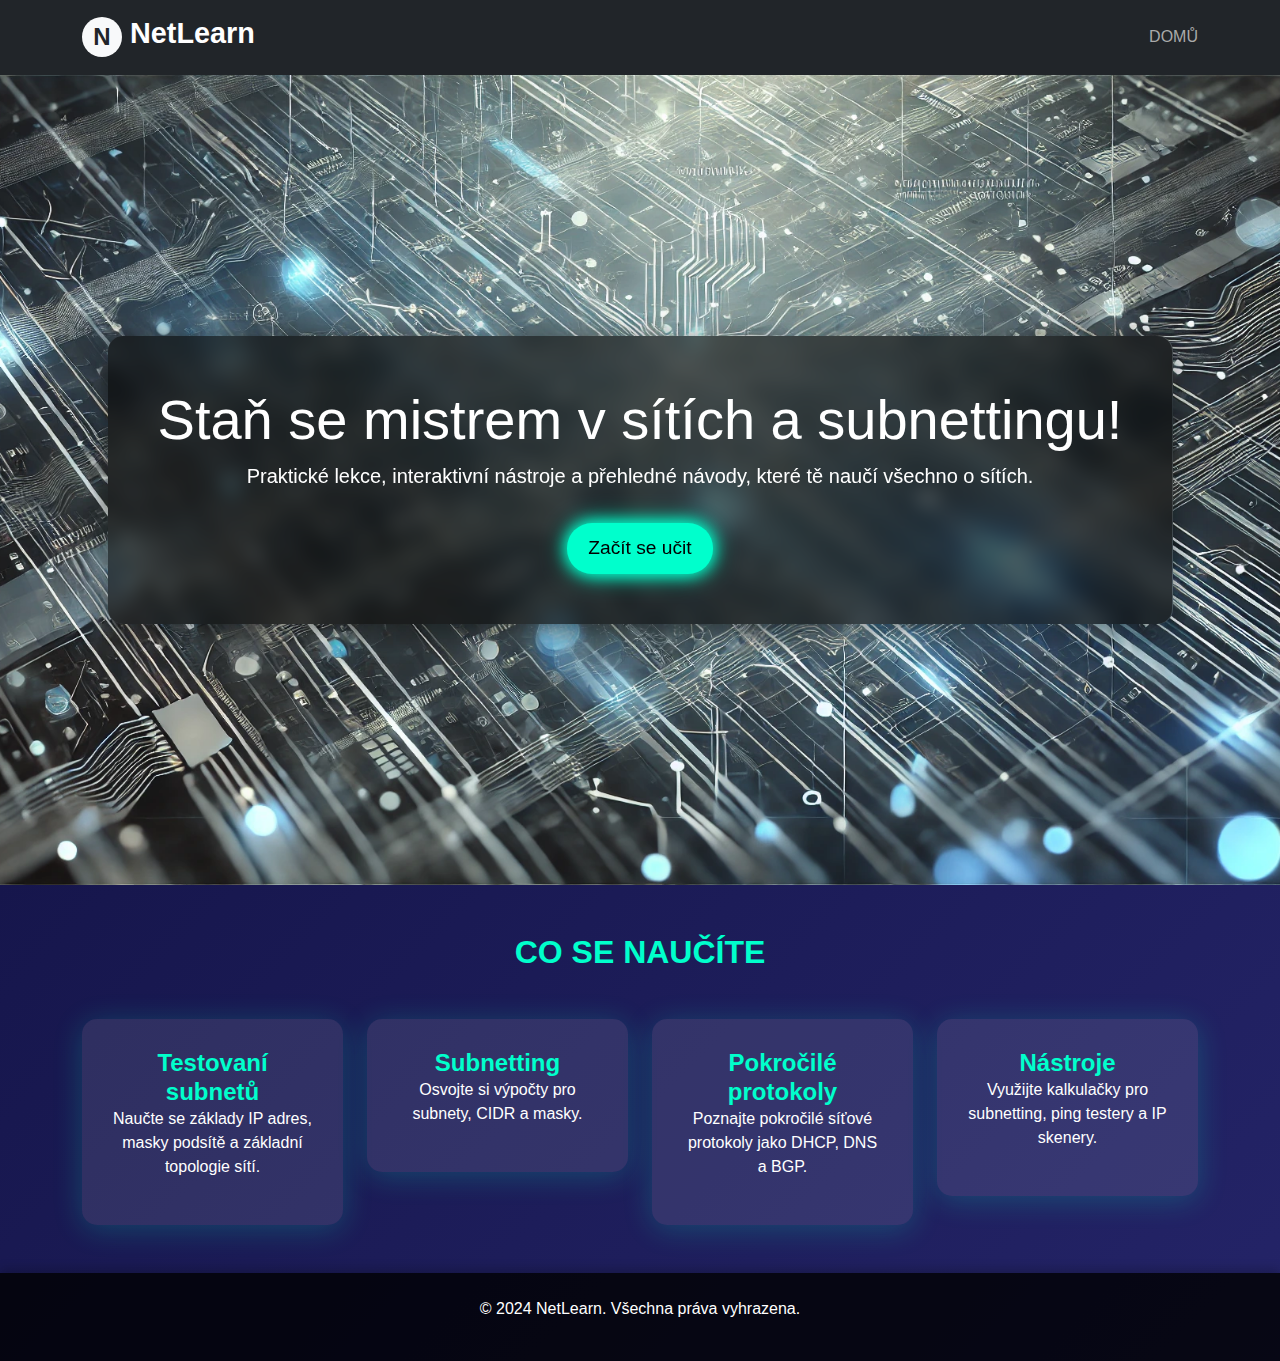
==== index.html @ ac962f0c "Update index.html" ====
<!DOCTYPE html>
<html lang="cs">
<head>
    <meta charset="UTF-8">
    <meta name="viewport" content="width=device-width, initial-scale=1.0">
    <title>NetLearn - Výuka Sítí a Subnettingu</title>
    <link href="https://cdn.jsdelivr.net/npm/bootstrap@5.3.0-alpha1/dist/css/bootstrap.min.css" rel="stylesheet">
    <link rel="stylesheet" href="style.css">
</head>
<body>
    <!-- Záhlaví -->
    <header class="header bg-dark text-white py-3">
        <div class="container d-flex justify-content-between align-items-center">
            <div class="d-flex align-items-center">
                <!-- Logo -->
                <div class="logo-icon bg-light text-dark rounded-circle d-flex align-items-center justify-content-center">
                    <span class="logo-text">N</span>
                </div>
                <h1 class="logo ms-2">NetLearn</h1>
            </div>
            <!-- Navigace -->
            <nav class="d-flex">
                <a href="IDK/stranka.html" class="nav-link">Domů</a>
                
            </nav>

        </div>
    </header>

    <!-- Úvodní část -->
    <section class="hero text-center d-flex align-items-center justify-content-center">
        <div class="hero-content">
            <h1 class="display-4">Staň se mistrem v sítích a subnettingu!</h1>
            <p class="lead">Praktické lekce, interaktivní nástroje a přehledné návody, které tě naučí všechno o sítích.</p>
            <a href="#courses" class="btn btn-glow mt-3">Začít se učit</a>
        </div>
    </section>

    <!-- Sekce Podstránek -->
    <section class="content py-5">
        <div class="container text-center">
            <h2 class="mb-5 section-title">Co se naučíte</h2>
            <div class="row">
                <div class="col-md-3">
                    <a href="subnettest/subnet.html" class="category-link">
                        <div class="futuristic-card">
                            <h3 class="card-title">Testovaní subnetů</h3>
                            <p>Naučte se základy IP adres, masky podsítě a základní topologie sítí.</p>
                        </div>
                    </a>
                </div>
                <div class="col-md-3">
                    <a href="#subnetting" class="category-link">
                        <div class="futuristic-card">
                            <h3 class="card-title">Subnetting</h3>
                            <p>Osvojte si výpočty pro subnety, CIDR a masky.</p>
                        </div>
                    </a>
                </div>
                <div class="col-md-3">
                    <a href="#advanced-protocols" class="category-link">
                        <div class="futuristic-card">
                            <h3 class="card-title">Pokročilé protokoly</h3>
                            <p>Poznajte pokročilé síťové protokoly jako DHCP, DNS a BGP.</p>
                        </div>
                    </a>
                </div>
                <div class="col-md-3">
                    <a href="#tools" class="category-link">
                        <div class="futuristic-card">
                            <h3 class="card-title">Nástroje</h3>
                            <p>Využijte kalkulačky pro subnetting, ping testery a IP skenery.</p>
                        </div>
                    </a>
                </div>
            </div>
        </div>
    </section>

    <!-- Dolní část stránky -->
    <footer class="footer text-center text-white py-4">
        <p>&copy; 2024 NetLearn. Všechna práva vyhrazena.</p>
    </footer>

    <script src="https://cdn.jsdelivr.net/npm/bootstrap@5.3.0-alpha1/dist/js/bootstrap.bundle.min.js"></script>
</body>
</html>
---- style.css ----
/* Nastavení těla stránky */
body {
    font-family: 'Segoe UI', Tahoma, Geneva, Verdana, sans-serif;
    color: #ffffff;
    margin: 0;
    background: linear-gradient(135deg, #0f0f3e, #242468);
    overflow-x: hidden;
}

/* Záhlaví s futuristickým stylem */
.header {
    background: rgba(0, 0, 0, 0.5);
    box-shadow: 0 4px 12px rgba(0, 0, 0, 0.2);
}

.logo-icon {
    width: 40px;
    height: 40px;
    font-size: 1.5em;
    font-weight: bold;
}

.logo {
    font-size: 1.8em;
    font-weight: bold;
    color: #fff;
}

.nav-link {
    color: #aaa;
    margin-left: 20px;
    text-transform: uppercase;
    transition: color 0.3s;
    text-decoration: none;
}

.nav-link:hover {
    color: #00ffcc;
}

/* Úvodní část s neonovými prvky */
.hero {
    height: 90vh;
    background: url('background.webp') no-repeat center center/cover;
    position: relative;
    color: #ffffff;
    display: flex;
    align-items: center;
    justify-content: center;
    text-align: center;
}

.hero-content {
    background: rgba(0, 0, 0, 0.6);
    padding: 50px;
    border-radius: 15px;
    box-shadow: 0 4px 30px rgba(0, 0, 0, 0.5);
    backdrop-filter: blur(10px);
}

.btn-glow {
    background: #00ffcc;
    color: #000;
    font-size: 1.2em;
    padding: 10px 20px;
    border-radius: 25px;
    box-shadow: 0 0 15px #00ffcc, 0 0 25px #00ffcc;
    transition: box-shadow 0.3s ease-in-out;
}

.btn-glow:hover {
    box-shadow: 0 0 30px #00ffcc, 0 0 40px #00ffcc;
}

/* Sekce podstránek */
.section-title {
    color: #00ffcc;
    font-weight: bold;
    text-transform: uppercase;
}

.futuristic-card {
    background: rgba(255, 255, 255, 0.1);
    border: none;
    padding: 30px;
    border-radius: 15px;
    box-shadow: 0 4px 30px rgba(0, 255, 204, 0.2);
    transition: transform 0.3s, box-shadow 0.3s;
}

.futuristic-card:hover {
    transform: scale(1.05);
    box-shadow: 0 6px 35px rgba(0, 255, 204, 0.4);
}

.category-link {
    text-decoration: none;
    color: inherit;
}

.card-title {
    color: #00ffcc;
    font-size: 1.5em;
    font-weight: bold;
}

/* Futuristické zápatí */
.footer {
    background: rgba(0, 0, 0, 0.8);
    box-shadow: 0 -4px 10px rgba(0, 0, 0, 0.2);
}
.learn-card {
    background-color: #f0f0f0;
    transition: background-color 0.3s, color 0.3s;
    padding: 15px;
    text-align: center;
    border-radius: 8px;
  }

  .learn-card:hover {
    background-color: #007bff;
    color: #ffffff;
  }

  .learn-card h5 {
    margin-top: 10px;
    font-size: 1.2em;
    color: #007bff;
  }

  .learn-card:hover h5 {
    color: #ffffff;
  }
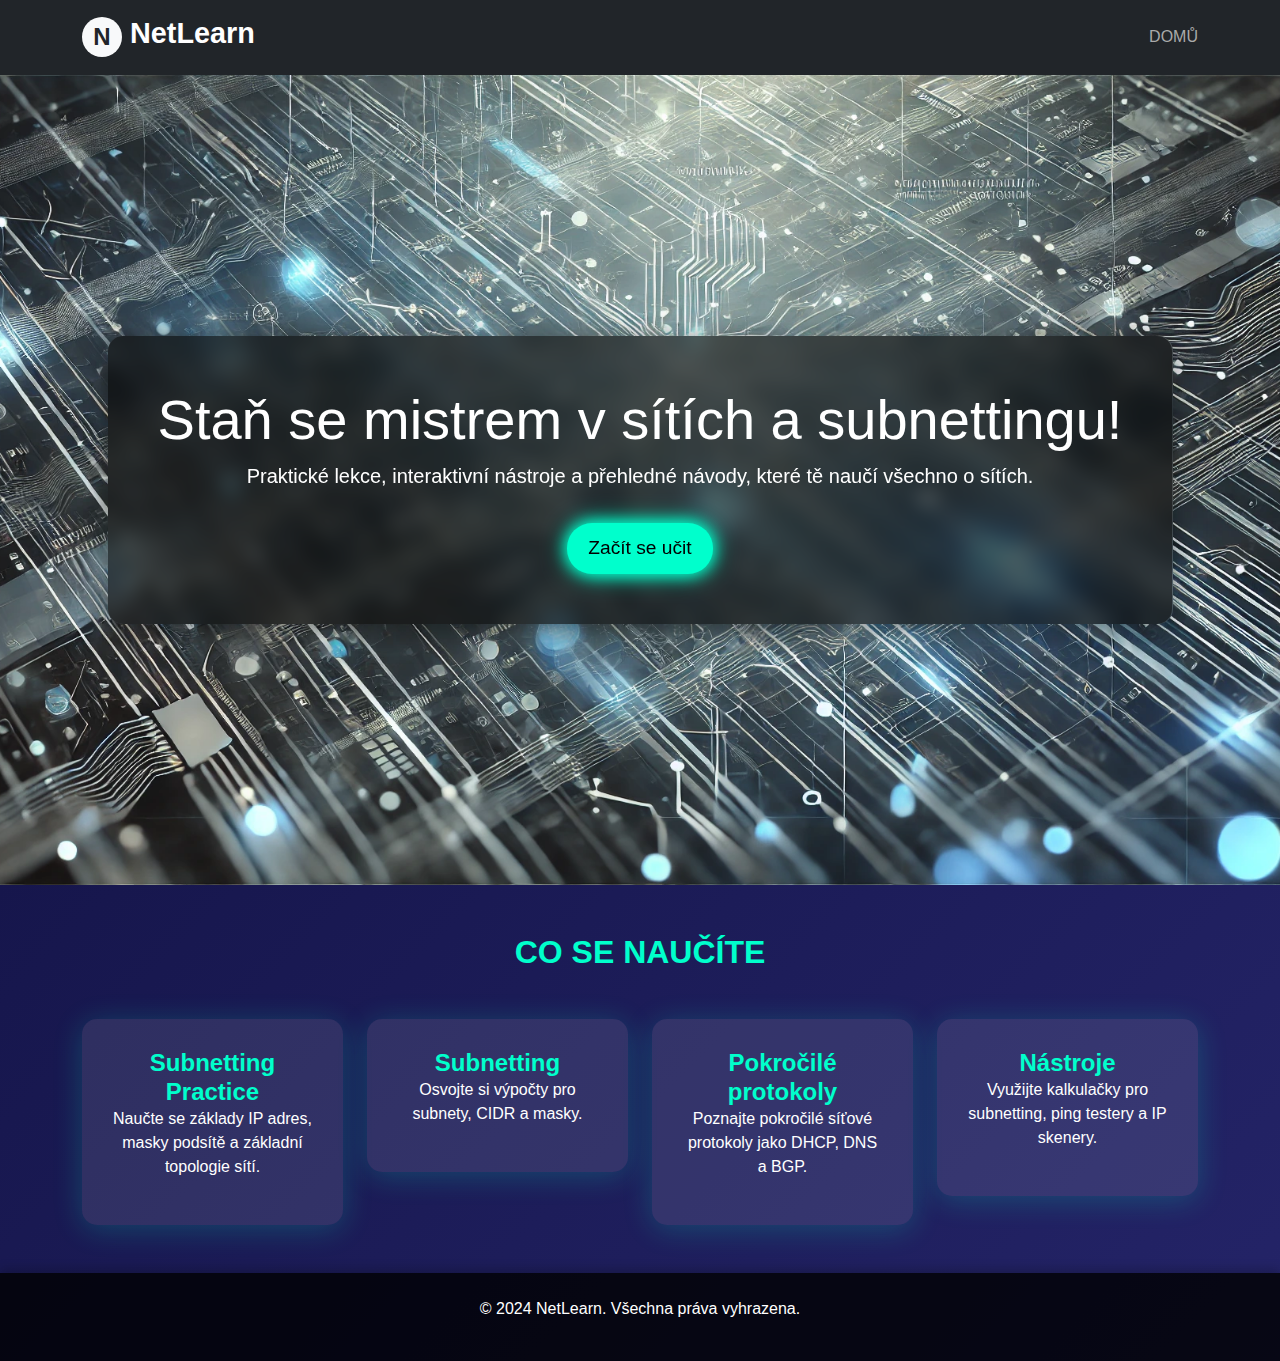
==== commit b7eb030c: "Update index.html" ====
--- a/index.html
+++ b/index.html
@@ -44,7 +44,7 @@
                 <div class="col-md-3">
                     <a href="subnettest/subnet.html" class="category-link">
                         <div class="futuristic-card">
-                            <h3 class="card-title">Testovaní subnetů</h3>
+                            <h3 class="card-title">Subnetting Practice</h3>
                             <p>Naučte se základy IP adres, masky podsítě a základní topologie sítí.</p>
                         </div>
                     </a>
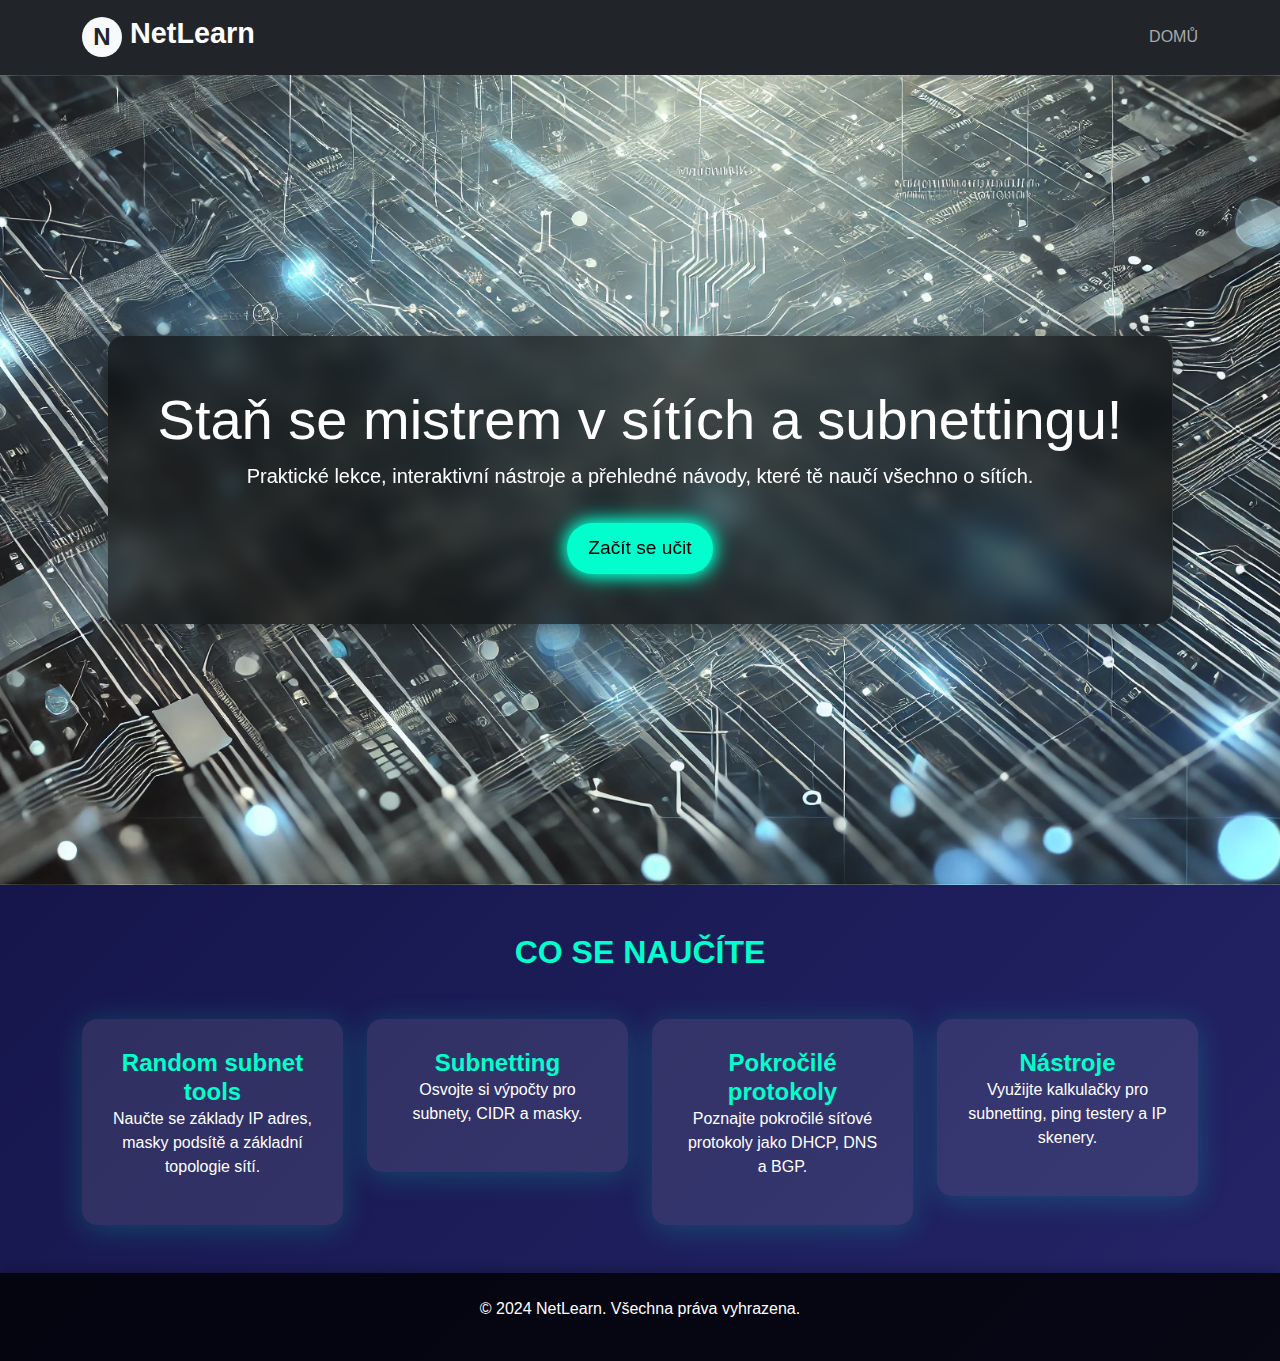
==== commit 37d693b9: "Update index.html" ====
--- a/index.html
+++ b/index.html
@@ -32,7 +32,7 @@
         <div class="hero-content">
             <h1 class="display-4">Staň se mistrem v sítích a subnettingu!</h1>
             <p class="lead">Praktické lekce, interaktivní nástroje a přehledné návody, které tě naučí všechno o sítích.</p>
-            <a href="#courses" class="btn btn-glow mt-3">Začít se učit</a>
+            <a href="subnettest/subnet.html" class="btn btn-glow mt-3">Začít se učit</a>
         </div>
     </section>
 
@@ -44,7 +44,7 @@
                 <div class="col-md-3">
                     <a href="subnettest/subnet.html" class="category-link">
                         <div class="futuristic-card">
-                            <h3 class="card-title">Subnetting Practice</h3>
+                            <h3 class="card-title">Random subnet tools</h3>
                             <p>Naučte se základy IP adres, masky podsítě a základní topologie sítí.</p>
                         </div>
                     </a>
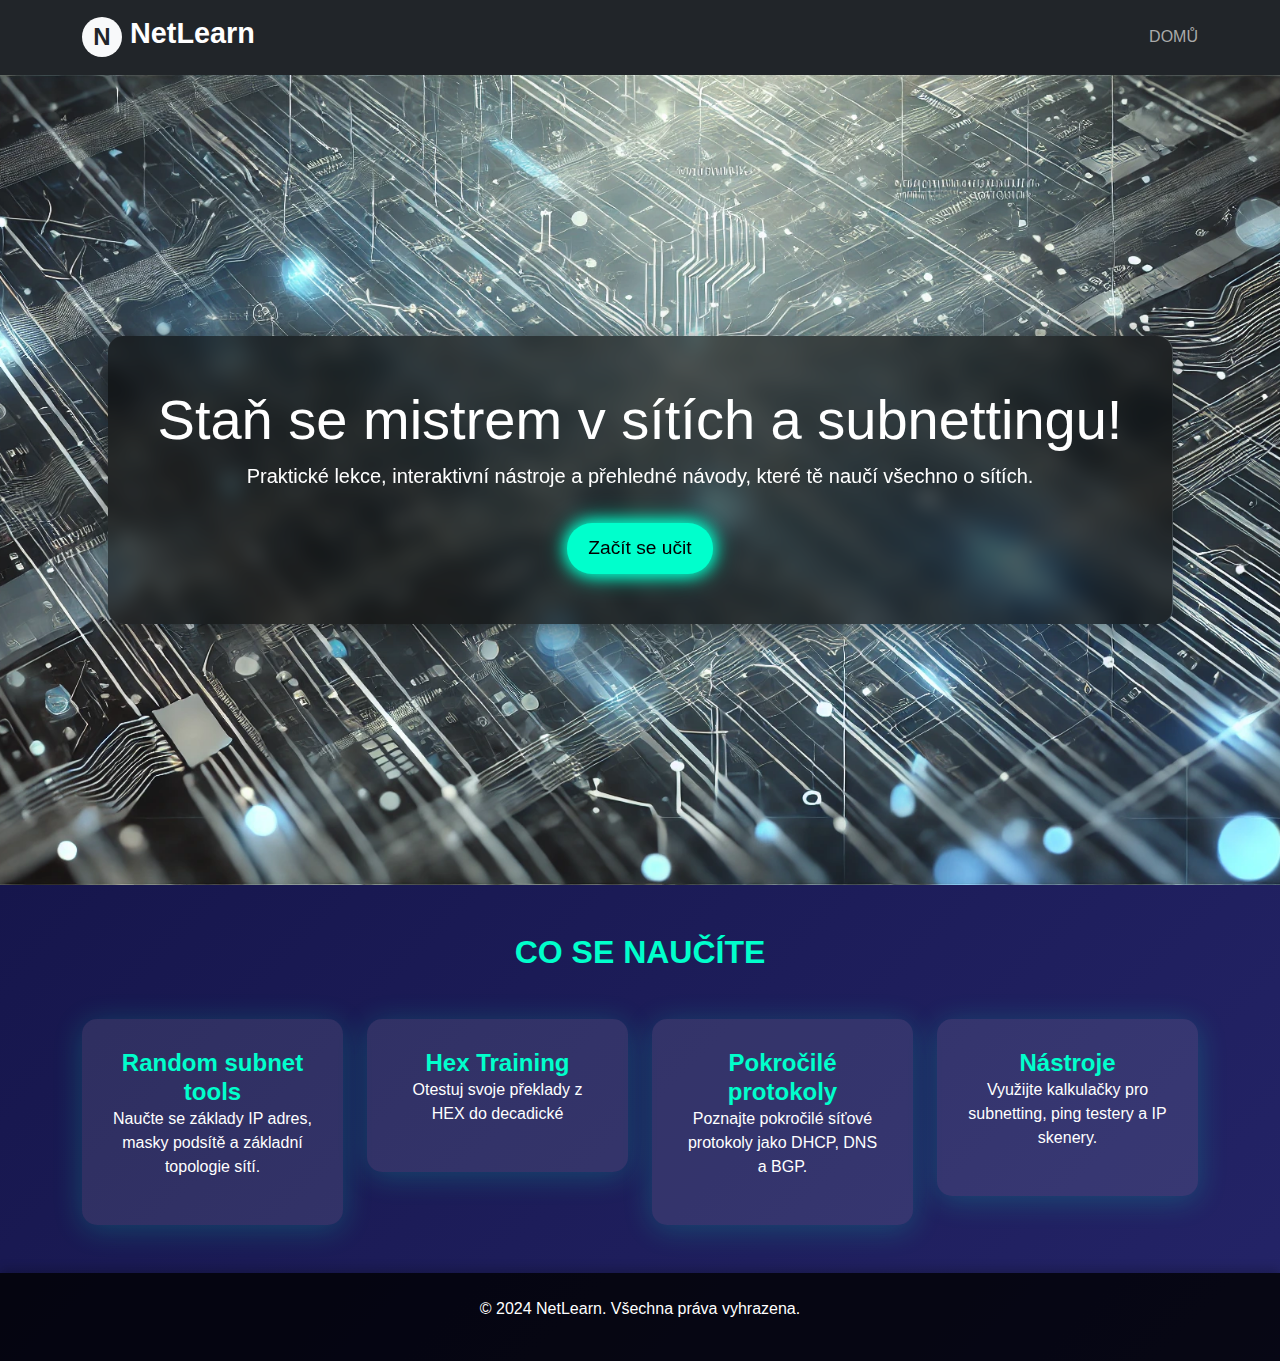
==== commit 479cf4ff: "Update index.html" ====
--- a/index.html
+++ b/index.html
@@ -42,7 +42,7 @@
             <h2 class="mb-5 section-title">Co se naučíte</h2>
             <div class="row">
                 <div class="col-md-3">
-                    <a href="subnettest/subnet.html" class="category-link">
+                    <a href="sign.html" class="category-link">
                         <div class="futuristic-card">
                             <h3 class="card-title">Random subnet tools</h3>
                             <p>Naučte se základy IP adres, masky podsítě a základní topologie sítí.</p>
@@ -50,10 +50,10 @@
                     </a>
                 </div>
                 <div class="col-md-3">
-                    <a href="#subnetting" class="category-link">
+                    <a href="hextest/hex.html" class="category-link">
                         <div class="futuristic-card">
-                            <h3 class="card-title">Subnetting</h3>
-                            <p>Osvojte si výpočty pro subnety, CIDR a masky.</p>
+                            <h3 class="card-title">Hex Training</h3>
+                            <p>Otestuj svoje překlady z HEX do decadické</p>
                         </div>
                     </a>
                 </div>
